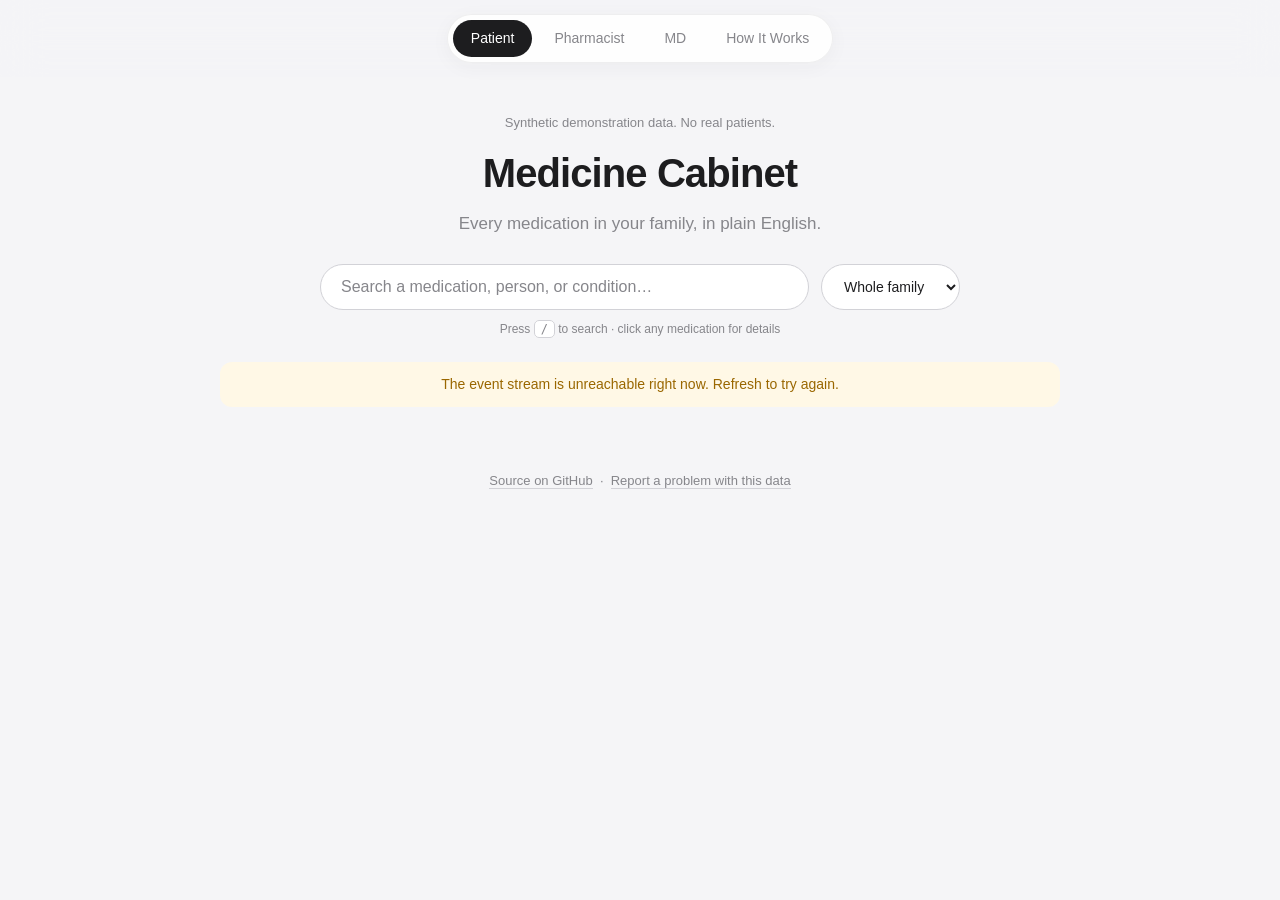
==== index.html @ db39206e "feat: four surfaces with live search and a shared design system" ====
<!DOCTYPE html>
<html lang="en">
<head>
  <meta charset="UTF-8">
  <meta name="viewport" content="width=device-width, initial-scale=1.0">
  <title>Medicine Cabinet — Prescription Event Stream</title>
  <link rel="stylesheet" href="/assets/app.css">
</head>
<body>
  <div class="nav-wrap">
    <nav class="nav" aria-label="Primary">
      <a href="/" class="active" aria-current="page">Patient</a>
      <a href="/pharmacist">Pharmacist</a>
      <a href="/md">MD</a>
      <a href="/how-it-works">How It Works</a>
    </nav>
  </div>

  <div class="container">
    <header class="page">
      <p class="data-notice" id="data-notice">Synthetic demonstration data. No real patients.</p>
      <h1>Medicine Cabinet</h1>
      <p class="subtitle">Every medication in your family, in plain English.</p>
      <p class="status-line" id="status-line"></p>
    </header>

    <div class="controls">
      <input type="text" id="search-input" class="search" autocomplete="off"
             placeholder="Search a medication, person, or condition&hellip;"
             aria-label="Search medications">
      <select id="profile-select" class="select" aria-label="Filter by family member">
        <option value="all">Whole family</option>
      </select>
    </div>
    <p class="search-hint">Press <kbd>/</kbd> to search &middot; click any medication for details</p>

    <main id="content"><div class="empty-state">Loading your medicine cabinet&hellip;</div></main>

    <footer class="page">
      <a href="https://github.com/AidanColvin/prescription-event-stream" target="_blank" rel="noopener noreferrer">Source on GitHub</a>
      &nbsp;&middot;&nbsp;
      <a href="https://github.com/AidanColvin/prescription-event-stream/issues" target="_blank" rel="noopener noreferrer">Report a problem with this data</a>
    </footer>
  </div>

  <script src="/assets/app.js"></script>
  <script>
    let events = [];
    let query = "";
    let profile = "all";
    const openRows = new Set();

    /* Takes an ISO date of birth and returns whole years. */
    function ageFromDob(dob) {
      const born = new Date(dob + "T00:00:00");
      if (isNaN(born)) return null;
      const now = new Date();
      let years = now.getFullYear() - born.getFullYear();
      const beforeBirthday =
        now.getMonth() < born.getMonth() ||
        (now.getMonth() === born.getMonth() && now.getDate() < born.getDate());
      return beforeBirthday ? years - 1 : years;
    }

    /* Returns the refill chip for one prescription. */
    function refillChip(ev) {
      if (ev.severity !== "clear") return '<span class="chip chip-stop">Paused</span>';
      const days = parseInt(ev.next_refill_due, 10);
      if (ev.refills_remaining === 0 && isNaN(days))
        return `<span class="chip chip-plain">${esc(ev.next_refill_due)}</span>`;
      if (!isNaN(days) && days <= 7)
        return `<span class="chip chip-soon">Refill due in ${days} day${days === 1 ? "" : "s"}</span>`;
      return `<span class="chip chip-ok">Due in ${esc(ev.next_refill_due)}</span>`;
    }

    /* Renders one medication row, expandable to full detail. */
    function medRow(ev) {
      const open = openRows.has(ev.event_id) ? " open" : "";
      const finding = (ev.findings || [])[0];
      const paused = ev.severity !== "clear" && finding ? `
        <div class="paused-note"><strong>Paused by the pharmacy.</strong>
          ${esc(finding.patient_message)}</div>` : "";
      return `
        <div class="med-row${open}" data-id="${esc(ev.event_id)}" role="button" tabindex="0"
             aria-expanded="${open ? "true" : "false"}">
          <div class="row-top">
            <span class="med-name">${highlight(ev.medication, query)}</span>
            <span class="med-brand">${highlight(ev.brand, query)}</span>
            <span class="row-spacer"></span>
            ${refillChip(ev)}
            <span class="chevron">&#8250;</span>
          </div>
          <div class="row-sub">Treats ${highlight(ev.indication.toLowerCase(), query)} &middot; ${esc(ev.sig)}</div>
          ${paused}
          <div class="row-detail">
            <div class="detail-grid">
              <div><div class="detail-label">Strength</div><div class="detail-value">${esc(ev.strength)} ${esc(ev.form)}</div></div>
              <div><div class="detail-label">Quantity per fill</div><div class="detail-value">${esc(ev.quantity)}</div></div>
              <div><div class="detail-label">Refills left</div><div class="detail-value">${esc(ev.refills_remaining)}</div></div>
              <div><div class="detail-label">Prescribed by</div><div class="detail-value">${highlight(ev.prescriber, query)}</div></div>
              <div><div class="detail-label">Possible side effects</div><div class="detail-value">${esc(ev.side_effects)}</div></div>
              <div><div class="detail-label">How to store it</div><div class="detail-value">${esc(ev.storage)}</div></div>
              <div><div class="detail-label">Avoid mixing with</div><div class="detail-value">${highlight(ev.interactions, query)}</div></div>
              <div><div class="detail-label">Not for people with</div><div class="detail-value">${esc(ev.contraindications)}</div></div>
            </div>
          </div>
        </div>`;
    }

    function render() {
      const container = document.getElementById("content");
      const visible = events.filter((ev) =>
        matchesQuery(ev, query) && (profile === "all" || ev.patient === profile));

      const paused = events.filter((ev) => ev.severity !== "clear").length;
      document.getElementById("status-line").innerHTML = paused
        ? `<strong>${paused} prescription${paused === 1 ? "" : "s"}</strong> need${paused === 1 ? "s" : ""} your attention. Everything else is on track.`
        : "Everything is on track.";

      if (!visible.length) {
        container.innerHTML = `
          <div class="empty-state">
            <p class="big">No medications match.</p>
            <p>Try a generic name like &ldquo;zolpidem&rdquo;, a brand like &ldquo;Ambien&rdquo;, or a condition like &ldquo;asthma&rdquo;.</p>
          </div>`;
        return;
      }

      /* Group by person; anyone with a paused prescription lists first. */
      const byPerson = new Map();
      for (const ev of visible) {
        if (!byPerson.has(ev.patient)) byPerson.set(ev.patient, []);
        byPerson.get(ev.patient).push(ev);
      }
      const people = [...byPerson.entries()].sort((a, b) => {
        const flagged = (list) => list.some((e) => e.severity !== "clear") ? 0 : 1;
        return flagged(a[1]) - flagged(b[1]) || a[0].localeCompare(b[0]);
      });

      container.innerHTML = people.map(([name, list]) => {
        list.sort((a, b) => {
          const urgency = (e) => e.severity !== "clear" ? -1 : (parseInt(e.next_refill_due, 10) || 999);
          return urgency(a) - urgency(b);
        });
        const age = ageFromDob(list[0].dob);
        return `
          <h2 class="section-title">${highlight(name, query)}${age !== null ? `, ${age}` : ""}
            &middot; ${list.length} medication${list.length === 1 ? "" : "s"}</h2>
          <div class="card">${list.map(medRow).join("")}</div>`;
      }).join("");

      container.querySelectorAll(".med-row").forEach((row) => {
        const toggle = () => {
          const id = row.dataset.id;
          openRows.has(id) ? openRows.delete(id) : openRows.add(id);
          row.classList.toggle("open");
          row.setAttribute("aria-expanded", row.classList.contains("open"));
        };
        row.addEventListener("click", toggle);
        row.addEventListener("keydown", (e) => {
          if (e.key === "Enter" || e.key === " ") { e.preventDefault(); toggle(); }
        });
      });
    }

    async function init() {
      const searchInput = document.getElementById("search-input");
      const profileSelect = document.getElementById("profile-select");
      bindSearch(searchInput, (value) => { query = value; render(); });
      profileSelect.addEventListener("change", () => { profile = profileSelect.value; render(); });

      try {
        const payload = await loadPayload();
        events = payload.events;
        for (const name of [...new Set(events.map((e) => e.patient))].sort()) {
          const option = document.createElement("option");
          option.value = name;
          option.textContent = name;
          profileSelect.appendChild(option);
        }
        render();
      } catch (err) {
        console.error("Stream connection error:", err);
        renderLoadError(document.getElementById("content"));
      }
    }

    init();
  </script>
</body>
</html>
---- assets/app.css ----
/* Shared design system for every surface. One look, four pages. */

:root {
  --bg: #f5f5f7;
  --card: #ffffff;
  --text: #1d1d1f;
  --muted: #86868b;
  --accent: #0071e3;
  --border: #d2d2d7;
  --hairline: rgba(0, 0, 0, 0.06);
  --red: #c62828;
  --red-bg: #fff5f5;
  --amber: #9a6700;
  --amber-bg: #fff8e6;
  --green: #2e7d32;
  --green-bg: #e8f5e9;
  --radius: 18px;
  --shadow: 0 4px 24px rgba(0, 0, 0, 0.04);
}

* { box-sizing: border-box; }

html { scroll-behavior: smooth; }

body {
  font-family: -apple-system, BlinkMacSystemFont, "SF Pro Display", "SF Pro Text",
    "Helvetica Neue", Arial, sans-serif;
  background: var(--bg);
  color: var(--text);
  margin: 0;
  -webkit-font-smoothing: antialiased;
  line-height: 1.5;
}

.container { max-width: 880px; margin: 0 auto; padding: 0 20px 80px; }

/* Navigation */
.nav-wrap {
  position: sticky; top: 0; z-index: 100;
  display: flex; justify-content: center;
  padding: 14px 20px;
  background: rgba(245, 245, 247, 0.82);
  backdrop-filter: blur(20px);
  -webkit-backdrop-filter: blur(20px);
}
.nav {
  display: flex; gap: 4px;
  background: rgba(255, 255, 255, 0.85);
  border: 1px solid var(--hairline);
  border-radius: 99px;
  padding: 5px;
  box-shadow: 0 4px 20px rgba(0, 0, 0, 0.04);
}
.nav a {
  text-decoration: none;
  color: var(--muted);
  font-size: 14px; font-weight: 500;
  padding: 8px 18px;
  border-radius: 99px;
  transition: color 0.2s, background 0.2s;
  white-space: nowrap;
}
.nav a:hover { color: var(--text); }
.nav a.active { background: var(--text); color: #fff; }

/* Header */
header.page { text-align: center; margin: 36px 0 28px; }
.data-notice { font-size: 13px; color: var(--muted); margin: 0 0 10px; }
h1 {
  font-size: 40px; font-weight: 600; letter-spacing: -0.9px;
  margin: 0 0 8px;
}
.subtitle { font-size: 17px; color: var(--muted); margin: 0; }
.status-line { font-size: 17px; color: var(--muted); margin: 18px 0 0; }
.status-line strong { color: var(--text); font-weight: 600; }

/* Controls */
.controls {
  display: flex; gap: 12px; align-items: center;
  max-width: 640px; margin: 0 auto 28px;
}
.search {
  flex: 1;
  padding: 13px 20px;
  font-size: 16px;
  font-family: inherit;
  border-radius: 99px;
  border: 1px solid var(--border);
  outline: none;
  background: var(--card);
  color: var(--text);
  transition: border-color 0.2s, box-shadow 0.2s;
  -webkit-appearance: none;
}
.search:focus {
  border-color: var(--accent);
  box-shadow: 0 0 0 4px rgba(0, 113, 227, 0.12);
}
.search::placeholder { color: var(--muted); }
.select {
  padding: 13px 18px;
  font-size: 14px; font-weight: 500;
  font-family: inherit;
  border-radius: 99px;
  border: 1px solid var(--border);
  background: var(--card);
  color: var(--text);
  cursor: pointer;
  outline: none;
}
.search-hint {
  text-align: center; font-size: 12px; color: var(--muted);
  margin: -18px 0 24px;
}
.search-hint kbd {
  font-family: ui-monospace, Menlo, monospace;
  border: 1px solid var(--border);
  border-radius: 5px;
  padding: 1px 6px;
  background: var(--card);
}

/* Cards */
.card {
  background: var(--card);
  border: 1px solid var(--hairline);
  border-radius: var(--radius);
  box-shadow: var(--shadow);
  overflow: hidden;
}
.section-title {
  font-size: 13px; font-weight: 600; color: var(--muted);
  text-transform: uppercase; letter-spacing: 0.8px;
  margin: 32px 4px 12px;
}

/* Medication rows (patient + md) */
.med-row {
  padding: 18px 24px;
  border-bottom: 1px solid var(--hairline);
  cursor: pointer;
  transition: background 0.15s;
}
.med-row:last-child { border-bottom: none; }
.med-row:hover { background: #fafafc; }
.med-row .row-top { display: flex; align-items: baseline; gap: 12px; }
.med-name { font-size: 16px; font-weight: 600; }
.med-brand { font-size: 14px; color: var(--muted); }
.row-spacer { flex: 1; }
.chevron {
  color: var(--muted); font-size: 13px;
  transition: transform 0.2s;
  display: inline-block;
}
.med-row.open .chevron { transform: rotate(90deg); }
.row-sub { font-size: 14px; color: var(--muted); margin-top: 2px; }
.row-detail {
  display: none;
  margin-top: 16px;
  padding-top: 16px;
  border-top: 1px solid var(--hairline);
  cursor: default;
}
.med-row.open .row-detail { display: block; }
.detail-grid {
  display: grid;
  grid-template-columns: repeat(auto-fit, minmax(200px, 1fr));
  gap: 14px 24px;
}
.detail-label {
  font-size: 11px; font-weight: 600; color: var(--muted);
  text-transform: uppercase; letter-spacing: 0.6px;
  margin-bottom: 2px;
}
.detail-value { font-size: 14px; }

/* Pills and chips */
.chip {
  display: inline-block;
  font-size: 12px; font-weight: 600;
  padding: 3px 10px;
  border-radius: 99px;
  white-space: nowrap;
}
.chip-ok { background: var(--green-bg); color: var(--green); }
.chip-soon { background: var(--amber-bg); color: var(--amber); }
.chip-stop { background: var(--red-bg); color: var(--red); }
.chip-plain { background: var(--bg); color: var(--muted); }

/* Paused banner inside a patient card */
.paused-note {
  margin-top: 12px;
  padding: 12px 14px;
  border-radius: 12px;
  background: var(--amber-bg);
  font-size: 14px;
  color: var(--text);
}
.paused-note strong { color: var(--amber); }

/* Verdict cards (pharmacist) */
.verdict-card {
  background: var(--card);
  border: 1px solid var(--border);
  border-left: 3px solid var(--red);
  border-radius: var(--radius);
  box-shadow: var(--shadow);
  padding: 28px 32px;
  margin-bottom: 20px;
}
.verdict { font-size: 24px; font-weight: 600; letter-spacing: -0.3px; margin: 0 0 4px; }
.verdict-sub { font-size: 15px; color: var(--muted); margin: 0 0 8px; }
.finding {
  display: flex; gap: 16px;
  border-top: 1px solid var(--hairline);
  padding: 16px 0;
}
.finding-index { font-size: 13px; font-weight: 600; color: var(--muted); padding-top: 2px; }
.headline { font-size: 15.5px; font-weight: 600; margin: 0 0 4px; }
.finding p.why { font-size: 14.5px; color: var(--muted); margin: 0 0 6px; line-height: 1.55; }
.citation {
  font-size: 12px; color: var(--muted);
  font-family: ui-monospace, Menlo, monospace;
}
.citation a { color: var(--accent); text-decoration: none; }
.citation a:hover { text-decoration: underline; }
.card-actions {
  border-top: 1px solid var(--hairline);
  padding-top: 18px;
  display: flex; gap: 10px; flex-wrap: wrap;
}

/* Buttons */
.btn {
  font-family: inherit;
  font-size: 13.5px; font-weight: 500;
  border-radius: 99px;
  padding: 9px 18px;
  cursor: pointer;
  transition: opacity 0.15s, background 0.15s;
  border: 1px solid transparent;
}
.btn-primary { background: var(--text); color: #fff; }
.btn-primary:hover { opacity: 0.85; }
.btn-secondary { background: var(--card); color: var(--text); border-color: var(--border); }
.btn-secondary:hover { background: var(--bg); }
.btn-link {
  background: none; border: none; color: var(--muted);
  font-size: 14px; font-weight: 500; cursor: pointer;
  font-family: inherit;
}
.btn-link:hover { color: var(--text); }

/* Tables (md + cleared list) */
.table-card { overflow-x: auto; }
table { width: 100%; border-collapse: collapse; text-align: left; font-size: 14px; }
th {
  font-size: 11px; font-weight: 600; color: var(--muted);
  text-transform: uppercase; letter-spacing: 0.6px;
  padding: 14px 20px;
  border-bottom: 1px solid var(--border);
  background: #fafafc;
  white-space: nowrap;
}
td { padding: 15px 20px; border-bottom: 1px solid var(--hairline); vertical-align: top; }
tr:last-child td { border-bottom: none; }
tbody tr.clickable { cursor: pointer; transition: background 0.15s; }
tbody tr.clickable:hover { background: #fafafc; }

/* States */
.empty-state { text-align: center; padding: 72px 20px; color: var(--muted); }
.empty-state .big { font-size: 20px; font-weight: 600; color: var(--text); margin: 0 0 6px; }
.error-banner {
  text-align: center;
  background: var(--amber-bg); color: var(--amber);
  font-size: 14px; border-radius: 12px;
  padding: 12px 16px; margin-bottom: 24px;
}
mark {
  background: rgba(0, 113, 227, 0.15);
  color: inherit;
  border-radius: 3px;
  padding: 0 1px;
}

/* Toast */
.toast {
  position: fixed; bottom: 28px; left: 50%;
  transform: translateX(-50%) translateY(80px);
  background: var(--text); color: #fff;
  font-size: 14px; font-weight: 500;
  padding: 12px 22px; border-radius: 99px;
  box-shadow: 0 8px 30px rgba(0, 0, 0, 0.2);
  opacity: 0; transition: transform 0.25s ease, opacity 0.25s ease;
  pointer-events: none;
  z-index: 200;
  max-width: 90vw;
}
.toast.show { transform: translateX(-50%) translateY(0); opacity: 1; }

/* Footer */
footer.page {
  margin-top: 64px;
  text-align: center;
  font-size: 13px; color: var(--muted);
}
footer.page a { color: var(--muted); text-decoration: none; border-bottom: 1px solid var(--border); }
footer.page a:hover { color: var(--text); }

/* How-it-works prose */
.prose { padding: 40px 44px; line-height: 1.65; }
.prose h2 { font-size: 22px; letter-spacing: -0.3px; margin: 36px 0 10px; }
.prose h2:first-child { margin-top: 0; }
.prose p, .prose li { font-size: 15px; color: #424245; }
.prose figure { margin: 24px 0; }
.prose figure svg { width: 100%; height: auto; }
.prose figcaption { font-size: 12.5px; color: var(--muted); text-align: center; margin-top: 8px; }
.rule-table td:first-child { font-family: ui-monospace, Menlo, monospace; font-weight: 600; }
.github-btn {
  display: inline-flex; align-items: center; gap: 8px;
  background: var(--text); color: #fff;
  padding: 12px 26px; border-radius: 99px;
  text-decoration: none; font-weight: 500; font-size: 15px;
  margin-top: 24px;
  transition: opacity 0.15s;
}
.github-btn:hover { opacity: 0.85; }

@media (max-width: 640px) {
  h1 { font-size: 30px; }
  .controls { flex-direction: column; }
  .controls .select { width: 100%; }
  .verdict-card { padding: 22px; }
  .prose { padding: 28px 22px; }
  .nav a { padding: 8px 12px; font-size: 13px; }
}
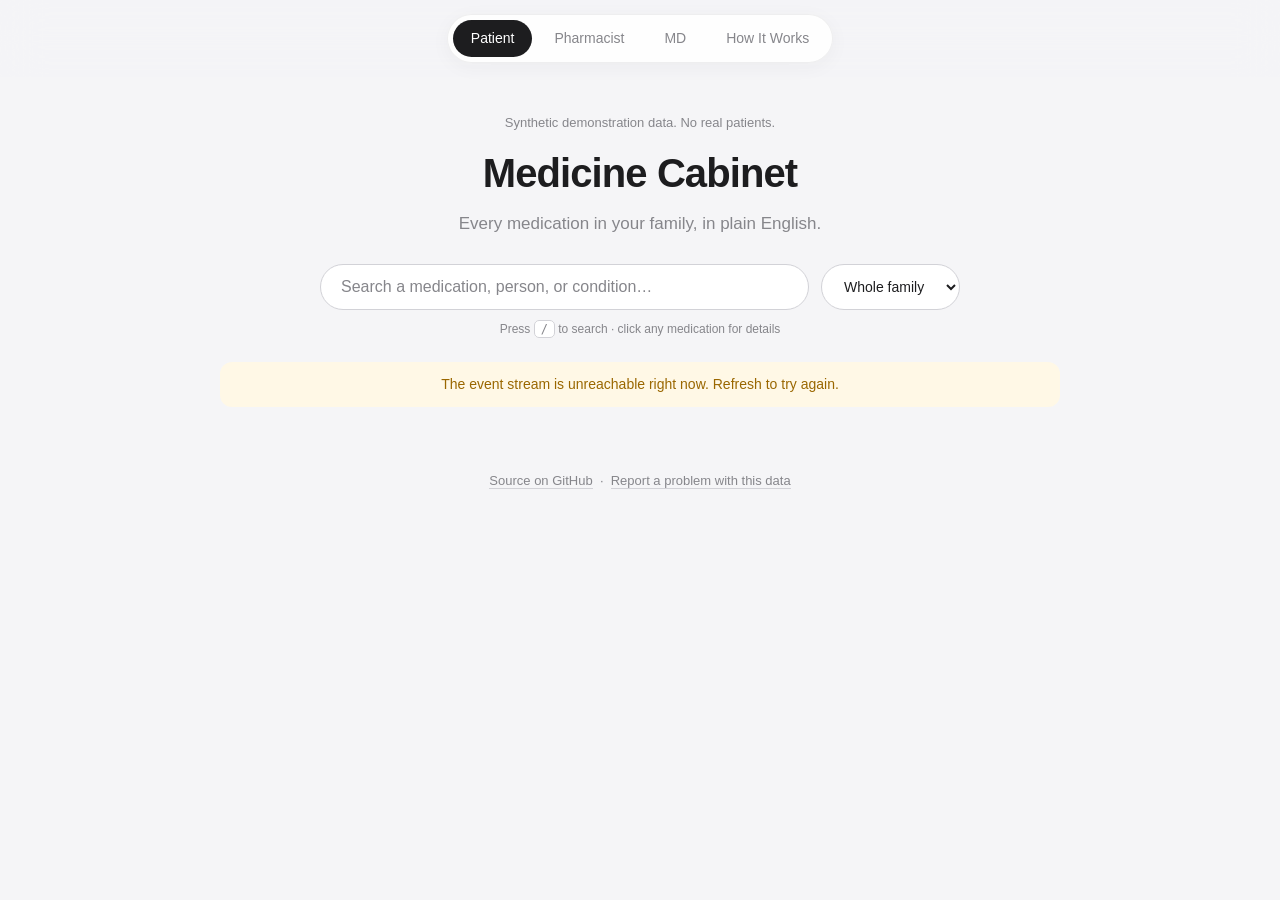
==== commit ea5274ab: "merge main: adopt the rule-engine pipeline that supersedes the stub fix # Conflicts: #	src/ingestion" ====
(no text change in the page or its own stylesheets)
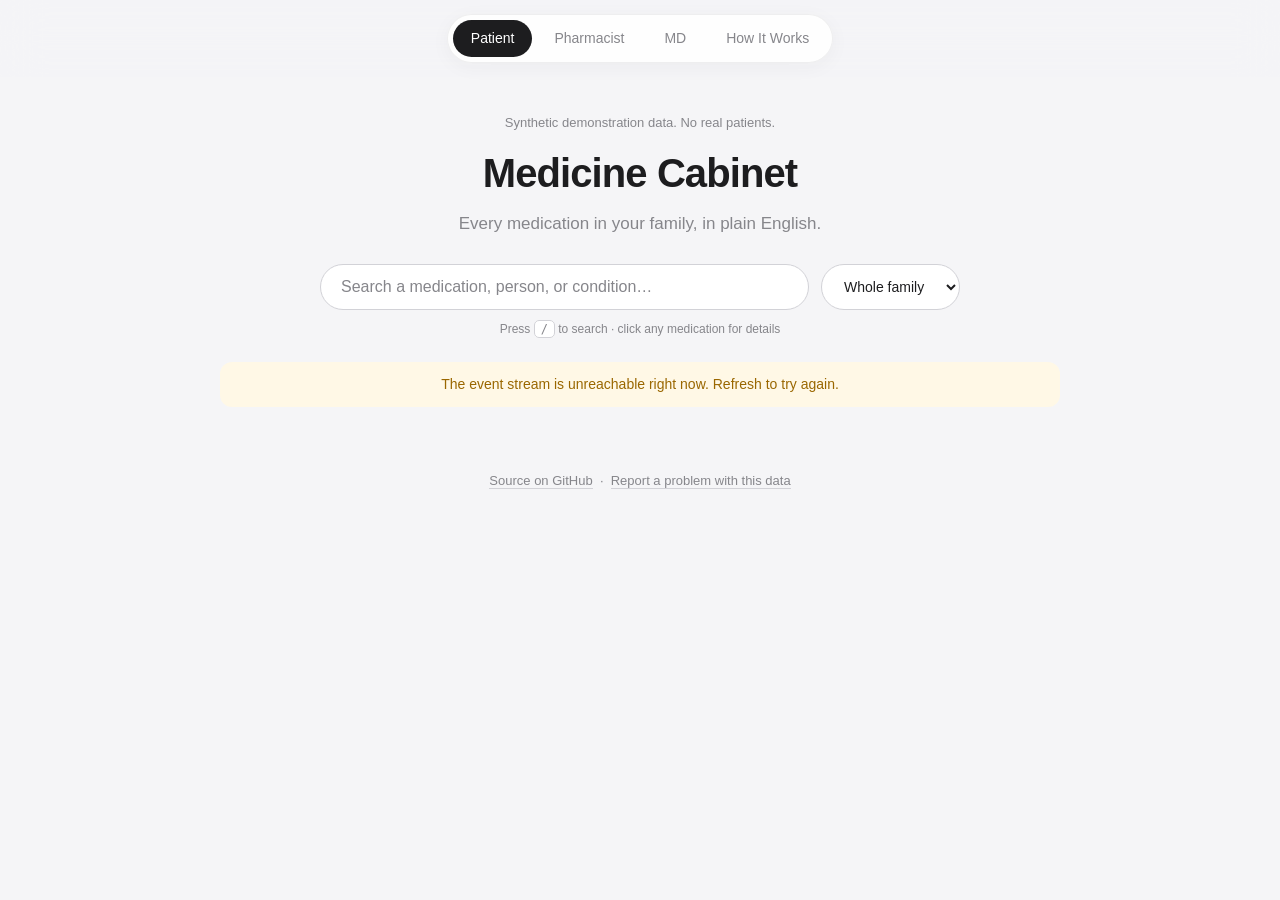
==== commit cc682f59: "feat: live drug lookup via rxnorm and openfda for any medication" ====
--- a/index.html
+++ b/index.html
@@ -80,6 +80,10 @@
       const paused = ev.severity !== "clear" && finding ? `
         <div class="paused-note"><strong>Paused by the pharmacy.</strong>
           ${esc(finding.patient_message)}</div>` : "";
+      const interactionNotes = (ev.interaction_alerts || []).map((a) => `
+        <div class="paused-note ${a.severity === "major" ? "note-major" : "note-moderate"}">
+          <strong>${a.severity === "major" ? "Serious interaction" : "Interaction"} with ${esc(a.with_brand)}.</strong>
+          ${esc(a.plain_effect)} ${esc(a.advice)}</div>`).join("");
       return `
         <div class="med-row${open}" data-id="${esc(ev.event_id)}" role="button" tabindex="0"
              aria-expanded="${open ? "true" : "false"}">
@@ -92,8 +96,13 @@
           </div>
           <div class="row-sub">Treats ${highlight(ev.indication.toLowerCase(), query)} &middot; ${esc(ev.sig)}</div>
           ${paused}
+          ${interactionNotes}
           <div class="row-detail">
             <div class="detail-grid">
+              <div><div class="detail-label">Drug class</div><div class="detail-value">${highlight(ev.drug_class, query)}</div></div>
+              <div><div class="detail-label">How it works</div><div class="detail-value">${highlight(ev.mechanism, query)}</div></div>
+              <div><div class="detail-label">Approved to treat</div><div class="detail-value">${highlight(ev.approved_uses, query)}</div></div>
+              <div><div class="detail-label">Common off-label uses</div><div class="detail-value">${highlight(ev.off_label, query)}</div></div>
               <div><div class="detail-label">Strength</div><div class="detail-value">${esc(ev.strength)} ${esc(ev.form)}</div></div>
               <div><div class="detail-label">Quantity per fill</div><div class="detail-value">${esc(ev.quantity)}</div></div>
               <div><div class="detail-label">Refills left</div><div class="detail-value">${esc(ev.refills_remaining)}</div></div>
@@ -117,12 +126,15 @@
         ? `<strong>${paused} prescription${paused === 1 ? "" : "s"}</strong> need${paused === 1 ? "s" : ""} your attention. Everything else is on track.`
         : "Everything is on track.";
 
+      const external = externalMedSection(events, query, render);
+
       if (!visible.length) {
-        container.innerHTML = `
+        container.innerHTML = external + (external.includes("medinfo") ? `
+          <p class="external-hint">Nobody in your family takes this medication.</p>` : `
           <div class="empty-state">
             <p class="big">No medications match.</p>
-            <p>Try a generic name like &ldquo;zolpidem&rdquo;, a brand like &ldquo;Ambien&rdquo;, or a condition like &ldquo;asthma&rdquo;.</p>
-          </div>`;
+            <p>Try any drug name, generic or brand &mdash; even ones your family doesn&rsquo;t take.</p>
+          </div>`);
         return;
       }
 
@@ -137,7 +149,7 @@
         return flagged(a[1]) - flagged(b[1]) || a[0].localeCompare(b[0]);
       });
 
-      container.innerHTML = people.map(([name, list]) => {
+      container.innerHTML = medInfoSection(events, query) + external + people.map(([name, list]) => {
         list.sort((a, b) => {
           const urgency = (e) => e.severity !== "clear" ? -1 : (parseInt(e.next_refill_due, 10) || 999);
           return urgency(a) - urgency(b);
--- a/assets/app.css
+++ b/assets/app.css
@@ -198,6 +198,51 @@
 }
 .paused-note strong { color: var(--amber); }
 
+/* Medication information card (shown when a search names a drug) */
+.medinfo { padding: 24px 28px; margin-bottom: 20px; }
+.medinfo-head {
+  display: flex; align-items: baseline; gap: 10px; flex-wrap: wrap;
+  margin-bottom: 16px;
+}
+.medinfo-name { font-size: 19px; font-weight: 600; letter-spacing: -0.2px; }
+.medinfo-mechanism {
+  font-size: 14.5px; color: #424245; line-height: 1.55;
+  margin: 0 0 16px;
+}
+.medinfo-mechanism strong { color: var(--text); }
+.medinfo-source {
+  margin-top: 16px; padding-top: 12px;
+  border-top: 1px solid var(--hairline);
+  font-size: 11.5px; color: var(--muted);
+  font-family: ui-monospace, Menlo, monospace;
+}
+.medinfo-source a { color: var(--accent); text-decoration: none; }
+.medinfo-source a:hover { text-decoration: underline; }
+.medinfo-external { border-left: 3px solid var(--accent); }
+.external-hint {
+  text-align: center; font-size: 13px; color: var(--muted);
+  margin: 0 0 20px;
+}
+
+/* Drug-drug interaction notes */
+.note-moderate { background: var(--amber-bg); }
+.note-moderate strong { color: var(--amber); }
+.note-major { background: var(--red-bg); }
+.note-major strong { color: var(--red); }
+.interaction-pair { font-weight: 600; }
+.interaction-row {
+  padding: 18px 24px;
+  border-bottom: 1px solid var(--hairline);
+}
+.interaction-row:last-child { border-bottom: none; }
+.interaction-row .row-sub { margin-top: 6px; }
+.interaction-advice { font-size: 13.5px; color: var(--text); margin-top: 6px; }
+.interaction-source {
+  font-size: 11.5px; color: var(--muted);
+  font-family: ui-monospace, Menlo, monospace;
+  margin-top: 6px;
+}
+
 /* Verdict cards (pharmacist) */
 .verdict-card {
   background: var(--card);
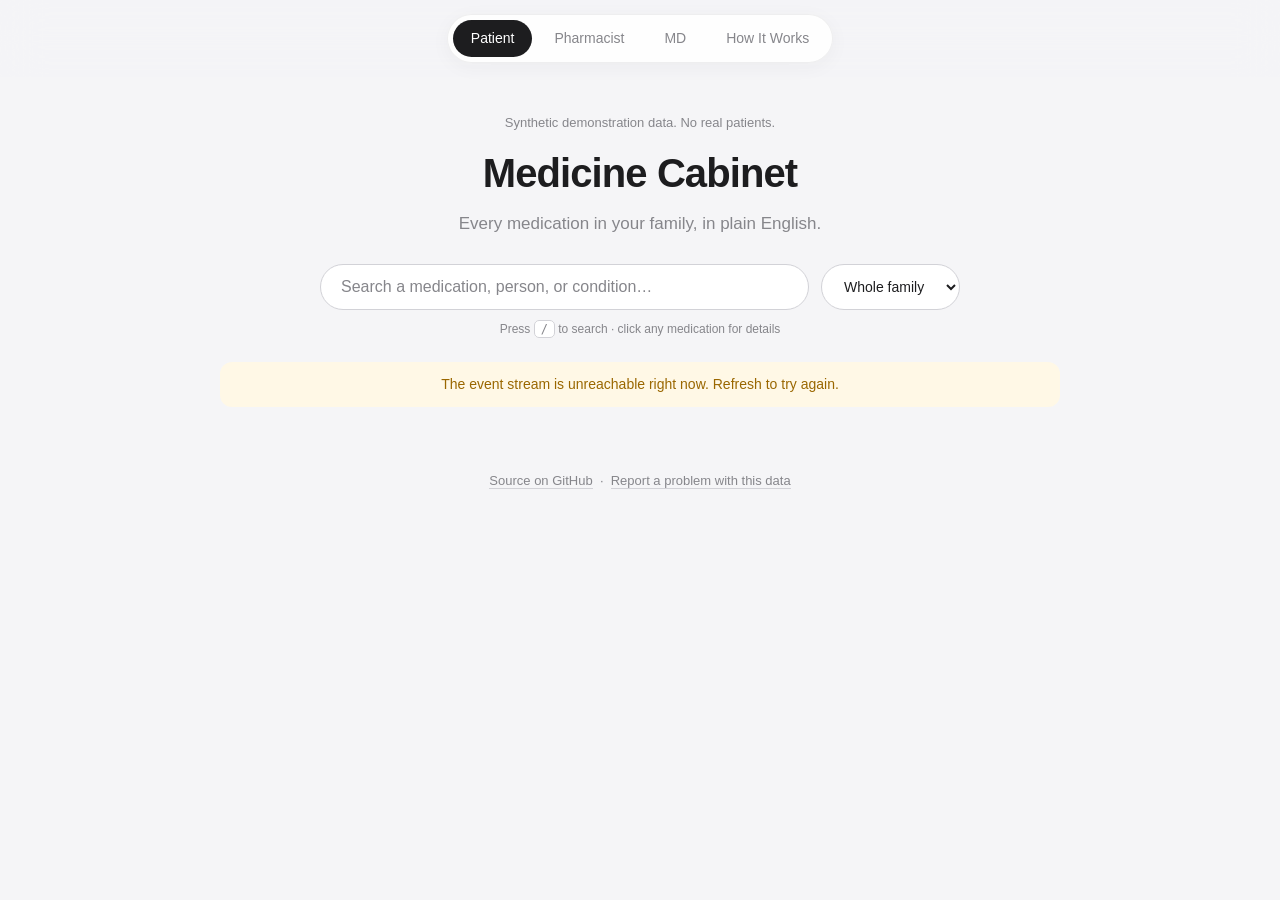
==== commit 00ea9ead: "feat: app icon and favicons across all surfaces and readme" ====
--- a/index.html
+++ b/index.html
@@ -4,6 +4,9 @@
   <meta charset="UTF-8">
   <meta name="viewport" content="width=device-width, initial-scale=1.0">
   <title>Medicine Cabinet — Prescription Event Stream</title>
+  <link rel="icon" href="/assets/icon.svg" type="image/svg+xml">
+  <link rel="icon" href="/assets/favicon-64.png" sizes="64x64" type="image/png">
+  <link rel="apple-touch-icon" href="/assets/apple-touch-icon.png">
   <link rel="stylesheet" href="/assets/app.css">
 </head>
 <body>
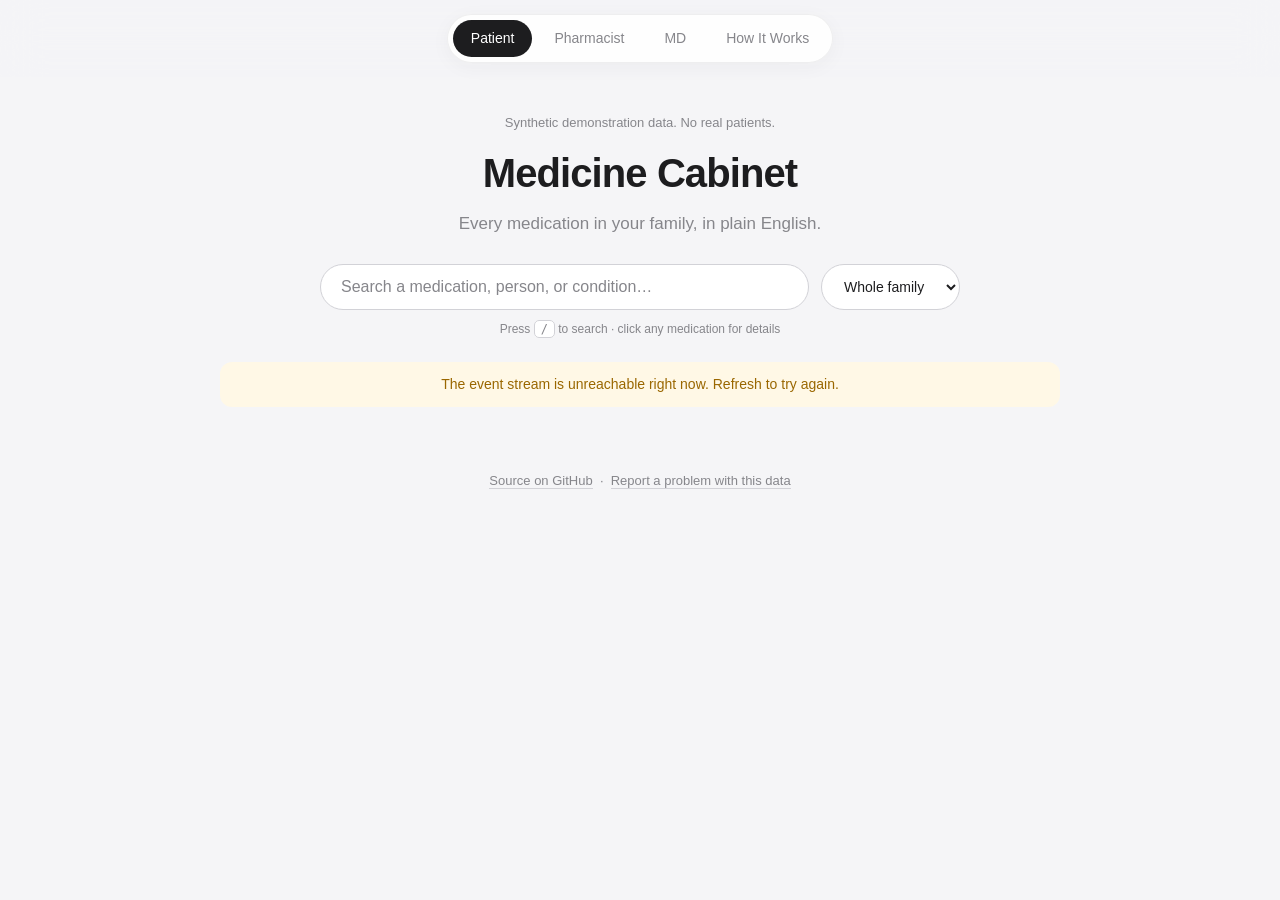
==== commit 2c7b18dc: "feat: FAERS signals, scale benchmark, PubMed evidence, event-sourced queue Four capabilities, all st" ====
--- a/index.html
+++ b/index.html
@@ -115,6 +115,7 @@
               <div><div class="detail-label">Avoid mixing with</div><div class="detail-value">${highlight(ev.interactions, query)}</div></div>
               <div><div class="detail-label">Not for people with</div><div class="detail-value">${esc(ev.contraindications)}</div></div>
             </div>
+            ${referenceSection(ev.medication, render)}
           </div>
         </div>`;
     }
@@ -129,7 +130,7 @@
         ? `<strong>${paused} prescription${paused === 1 ? "" : "s"}</strong> need${paused === 1 ? "s" : ""} your attention. Everything else is on track.`
         : "Everything is on track.";
 
-      const external = externalMedSection(events, query, render);
+      const external = externalMedSection(events, query, render, false);
 
       if (!visible.length) {
         container.innerHTML = external + (external.includes("medinfo") ? `
@@ -152,7 +153,7 @@
         return flagged(a[1]) - flagged(b[1]) || a[0].localeCompare(b[0]);
       });
 
-      container.innerHTML = medInfoSection(events, query) + external + people.map(([name, list]) => {
+      container.innerHTML = medInfoSection(events, query, render, false) + external + people.map(([name, list]) => {
         list.sort((a, b) => {
           const urgency = (e) => e.severity !== "clear" ? -1 : (parseInt(e.next_refill_due, 10) || 999);
           return urgency(a) - urgency(b);
--- a/assets/app.css
+++ b/assets/app.css
@@ -219,6 +219,37 @@
 .medinfo-source a { color: var(--accent); text-decoration: none; }
 .medinfo-source a:hover { text-decoration: underline; }
 .medinfo-external { border-left: 3px solid var(--accent); }
+
+/* Reported adverse event signals (FAERS disproportionality block) */
+.signal-block {
+  margin-top: 16px; padding-top: 12px;
+  border-top: 1px solid var(--hairline);
+}
+.signal-list {
+  margin: 6px 0 0; padding-left: 18px;
+  font-size: 13.5px; line-height: 1.6;
+}
+.signal-disclaimer {
+  margin: 10px 0 0;
+  font-size: 12px; color: var(--muted);
+}
+
+/* Peer-reviewed evidence (PubMed reference list) */
+.reference-block {
+  margin-top: 16px; padding-top: 12px;
+  border-top: 1px solid var(--hairline);
+}
+.reference-list {
+  margin: 6px 0 0; padding-left: 18px;
+  font-size: 13.5px; line-height: 1.6;
+}
+.reference-list a { color: var(--accent); text-decoration: none; }
+.reference-list a:hover { text-decoration: underline; }
+.ref-meta { color: var(--muted); font-size: 12.5px; }
+.reference-note {
+  margin: 10px 0 0;
+  font-size: 12px; color: var(--muted);
+}
 .external-hint {
   text-align: center; font-size: 13px; color: var(--muted);
   margin: 0 0 20px;
